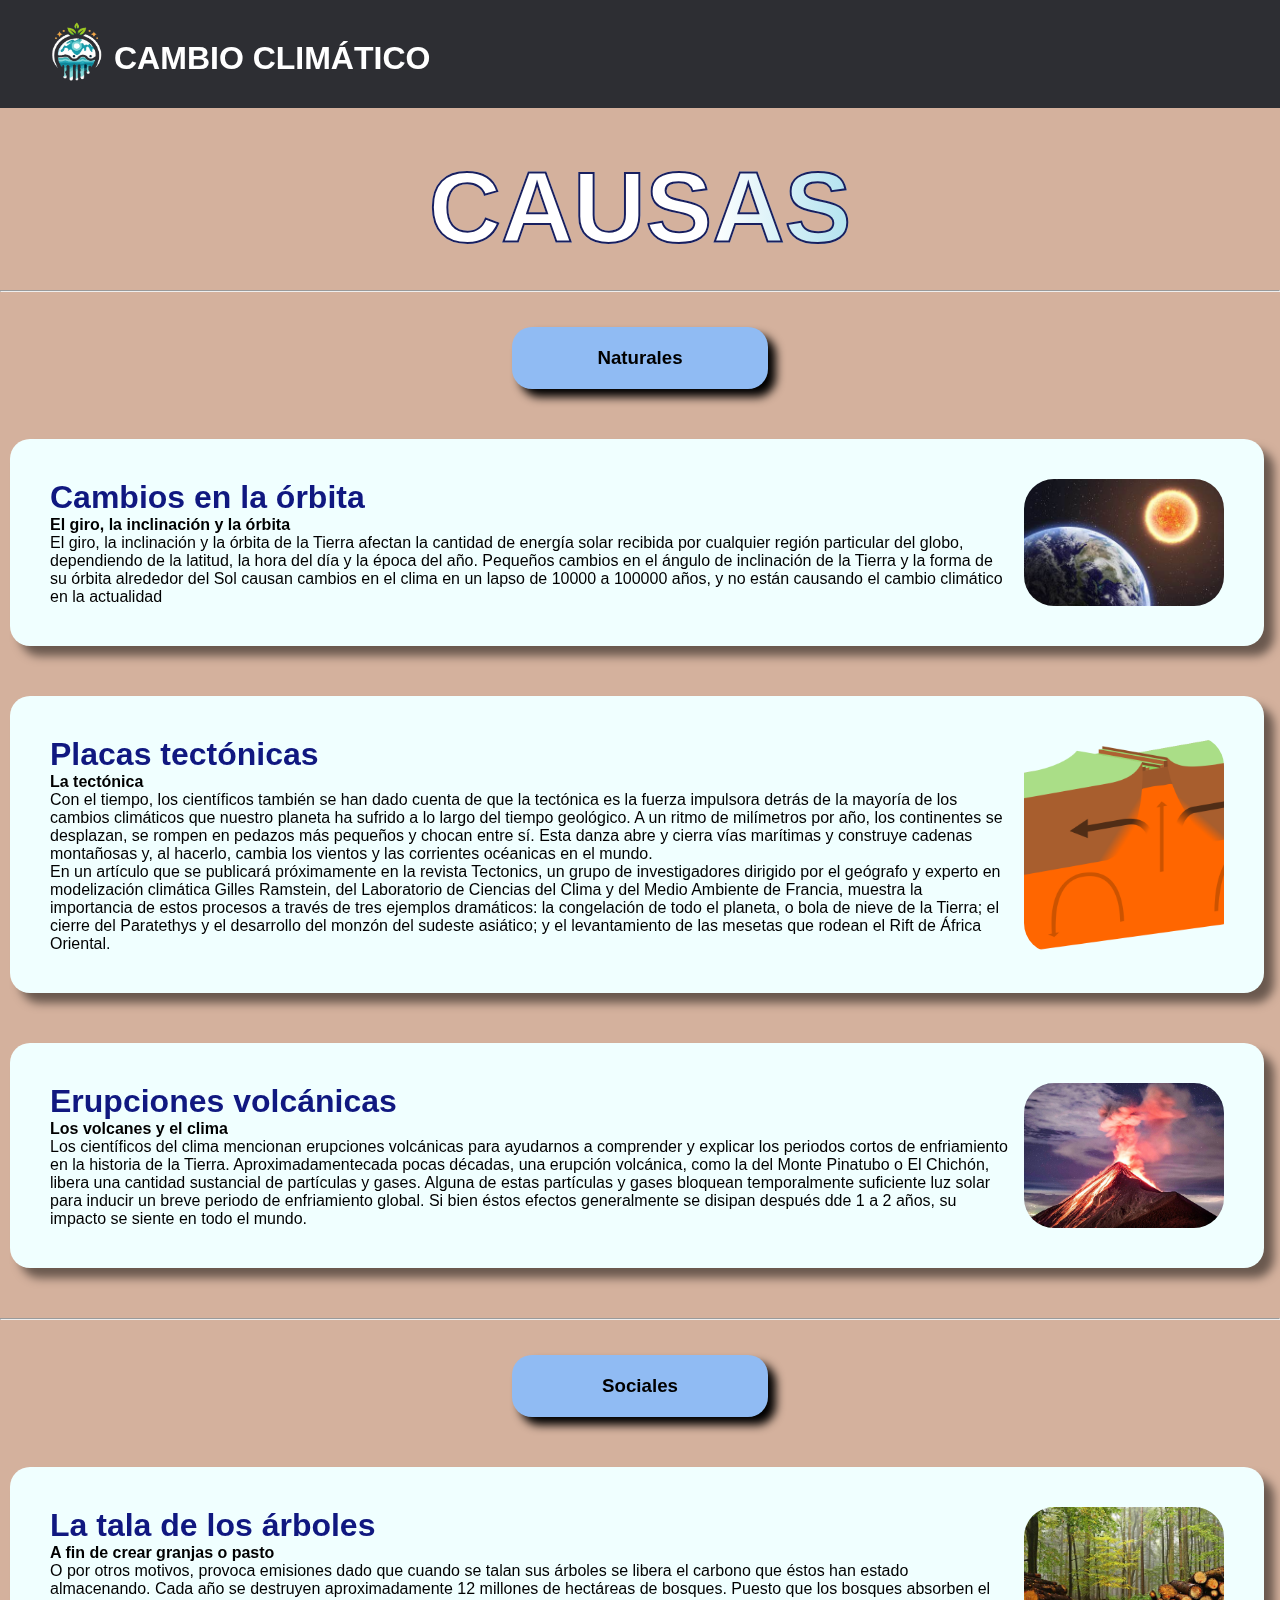
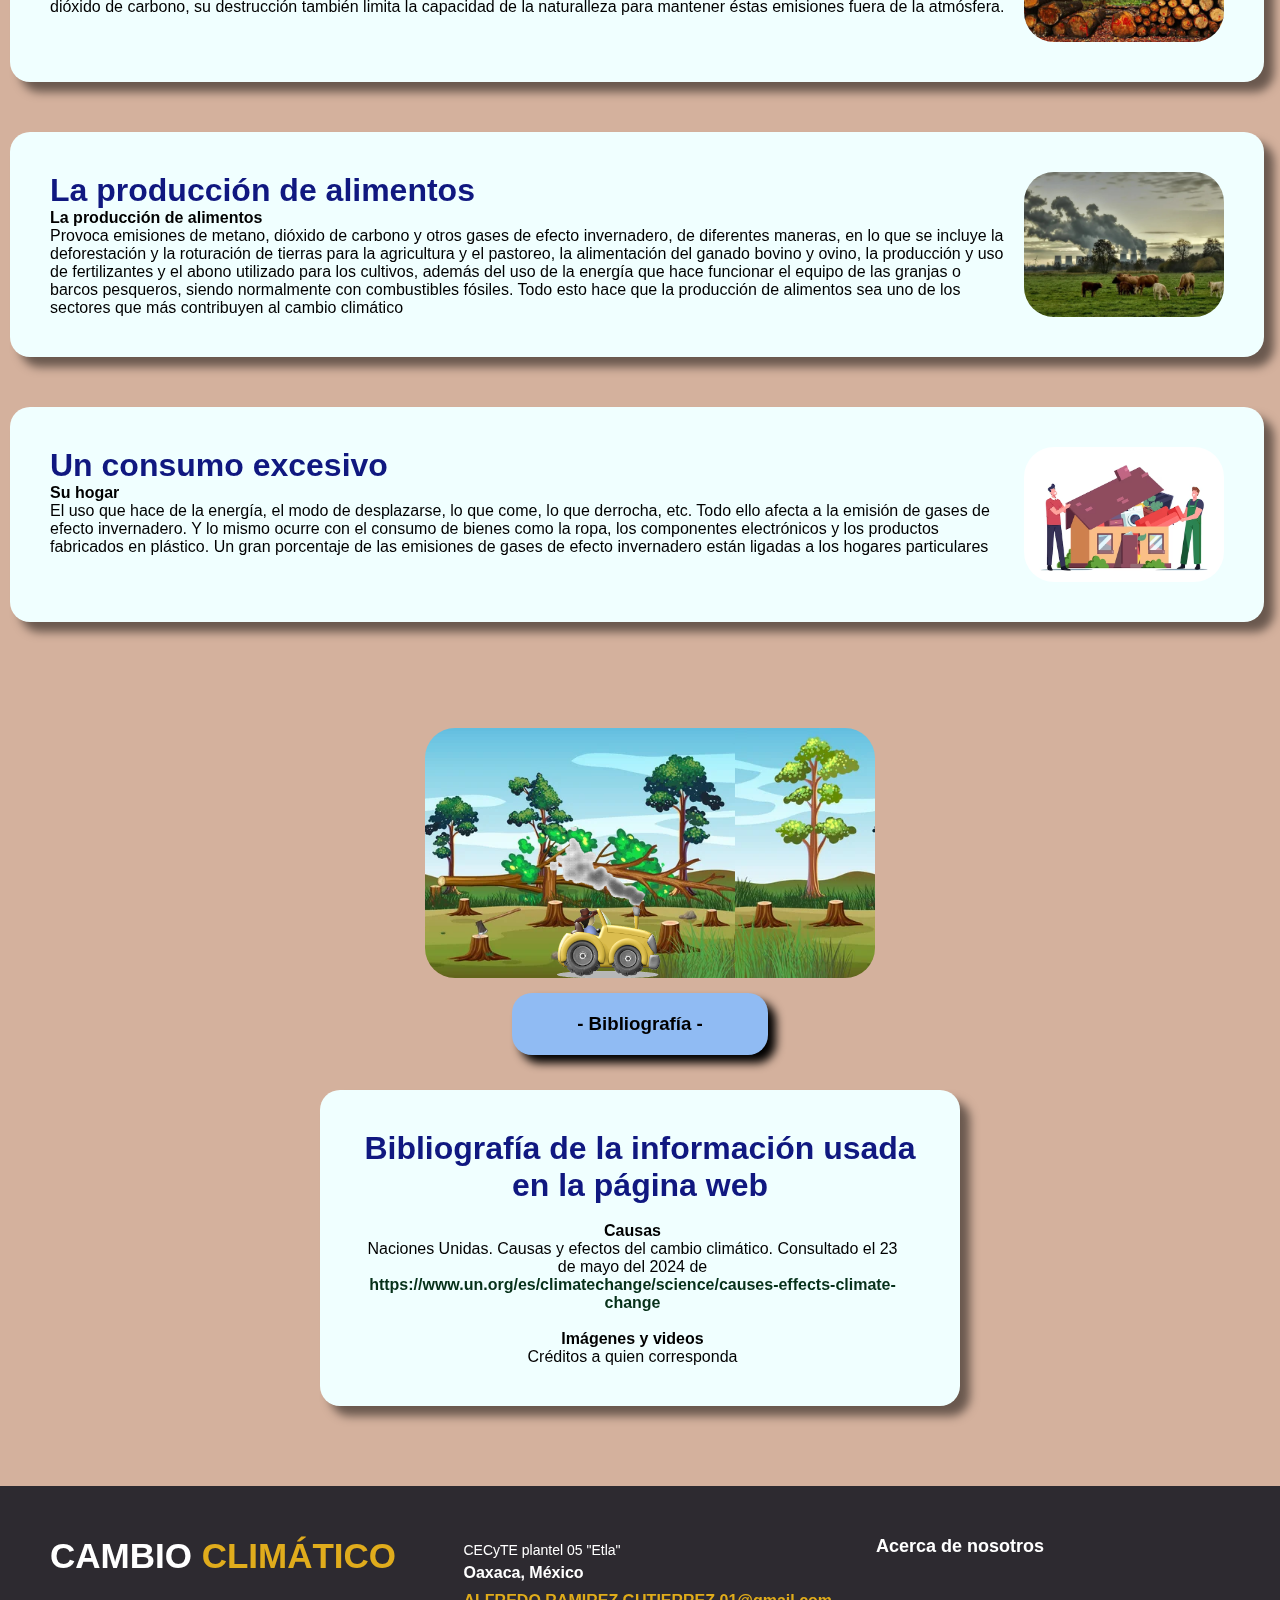
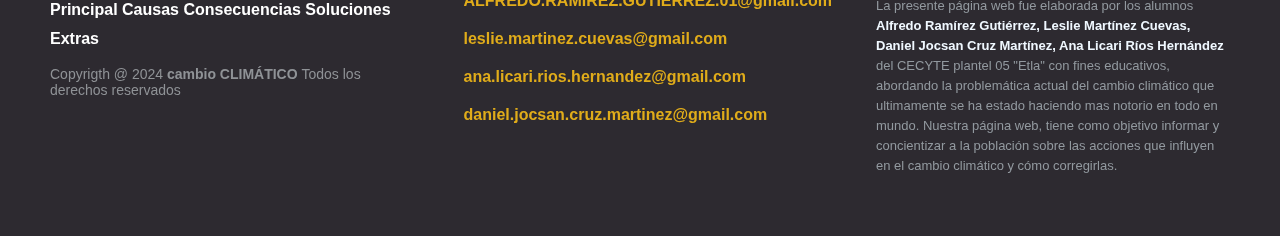
==== causas.html @ 20c9ce4d "Add files via upload" ====
<!DOCTYPE html>
<html lang="en">
<head>
    <meta charset="UTF-8">
    <meta name="viewport"
        content="width=device-width, user-scalable=no, initial-scale=1.0, maximum-scale=1.0, minimum-scale=1.0">
    <link rel="stylesheet" href="https://cdnjs.cloudflare.com/ajax/libs/font-awesome/6.2.1/css/all.min.css"
        integrity="sha512-MV7K8+y+gLIBoVD59lQIYicR65iaqukzvf/nwasF0nqhPay5w/9lJmVM2hMDcnK1OnMGCdVK+iQrJ7lzPJQd1w=="
        crossorigin="anonymous" referrerpolicy="no-referrer" />
    <title>Causas del cambio climático</title>
    <link rel="stylesheet" href="styles/causas.css">
    <link rel="icon" href="imagenes/principal/LOGO.jpg">

    <style type="text/css">
		*{
			margin: 0px; padding: 0px;
		}
		#visor{
			position: relative; top:20px; left: 10px;
			width:450px;height: 250px; overflow: hidden;border-radius:30px;
		}
		#fondouno{
			position: absolute; top:0px; left: 0px;
		}
		#fondodos{
			position: absolute; top:0px; left: 450px;
		}
		#tractor{
			position: absolute; top:170px; left: 130px;
		}
		#humo{
			position: absolute; top:99px; left: 125px;
		}
	</style>
	<script type="text/javascript">
		window.onload=function(){
			fondo1=document.getElementById("fondouno");
			fondo2=document.getElementById("fondodos");
			//desplaza la imágen-50 milissegundos
			pararmover=setInterval(mover, 50);
			setInterval(repetir, 2250);
			//cuando alcance la primera, regresa a la posición original
		}
		desplazar=0;
		function mover(){
			desplazar-=10;
			desplazar2=desplazar+450;
			posicion=desplazar+"px";
			posicion2=desplazar2+"px";
			fondo1.style.left=posicion;
			fondo2.style.left=posicion2;
		}
		function repetir(){
			fondo1.style.left="0px";
			fondo2.style.left="450px";
			desplazar=0;
		}
	</script>
</head>
<body>
<!--contenido-->
<section class="container">
    <div class="video-container">
        <video src="videos/Deforestación.mp4" autoplay muted loop></video>
    </div>
    <div class="contenido">
        <!--header-->
<header>
    <div class="navbar">
        <table>
            <tr>
                <th><a href="principal.html"><img src="imagenes/1716008224185.png"
                            style="width: 70px;height: 70px;border-radius: 50%; margin-top: -10px;"></a></th>
                <th>
                    <div class="logo"><a href="principal.html">CAMBIO CLIMÁTICO</a></div>
                </th>
            </tr>
        </table>
        <ul class="links">
            <nav class="navegador">
                <a href="principal.html">PRINCIPAL</a>
                <a href="consecuencias.html">CONSECUENCIAS</a>
                <a href="soluciones.html">SOLUCIONES</a>
                <a href="extras.html">EXTRAS</a>
                <a href="nosotros.html">NOSOTROS</a>
                <span></span>
            </nav>
        </ul>
        <div class="toggle_btn">
            <i class="fa-solid fa-bars"></i>
        </div>
    </div>
    <!--menu desplegable para responsive header-->
    <div class="dropdown_menu">
            <li><a href="principal.html">PRINCIPAL</a></li>
            <li><a href="consecuencias.html">CONSECUENCIAS</a></li>
            <li><a href="soluciones.html">SOLUCIONES</a></li>
            <li><a href="extras.html">EXTRAS</a></li>
            <li><a href="nosotros.html">NOSOTROS</a></li>
    </div>
</header>
<script>
    const toggleBtn = document.querySelector('.toggle_btn');
    const toggleBtnIcon = document.querySelector('.toggle_btn');
    const dropDownMenu = document.querySelector('.dropdown_menu');
    toggleBtn.onclick = function () {
        dropDownMenu.classList.toggle('open')
    }
</script>
<div class="campo"><section class="cont-1">
    <h2 class="neon-text"> 
        causas
    </h2>
</section></div><hr>
<h3 class="categ">Naturales</h3>
<div class="elemento2">
    <div class="parrafo">
        <h1>Cambios en la órbita</h1>
        <p><strong>El giro, la inclinación y la órbita</strong><br>El giro, la inclinación y  
        la órbita de la Tierra afectan la cantidad de energía solar recibida por cualquier región particular del globo, dependiendo de la  
        latitud, la hora del día y la época del año. Pequeños cambios en el ángulo de inclinación de la Tierra y la forma de su órbita alrededor  
        del Sol causan cambios en el clima en un lapso de 10000 a 100000 años, y no están causando el cambio climático en la actualidad</p>
    </div>
    <img src="imagenes/causas/causa1Orbitas.jfif">
</div>
            <div class="elemento2">
                <div class="parrafo">
                    <h1>Placas tectónicas</h1>
                    <p><strong>La tectónica</strong><br>Con el tiempo, los científicos también se han dado cuenta de que la tectónica es la  
                    fuerza impulsora detrás de la mayoría de los cambios climáticos que nuestro planeta ha sufrido a lo largo del tiempo  
                    geológico. A un ritmo de milímetros por año, los continentes se desplazan, se rompen en pedazos más pequeños y chocan entre 
                    sí. Esta danza abre y cierra vías marítimas y construye cadenas montañosas y, al hacerlo, cambia los vientos y las corrientes 
                    océanicas en el mundo.<br>En un artículo que se publicará próximamente en la revista Tectonics, un grupo de investigadores  
                    dirigido por el geógrafo y experto en modelización climática Gilles Ramstein, del Laboratorio de Ciencias del Clima y del  
                    Medio Ambiente de Francia, muestra la importancia de estos procesos a través de tres ejemplos dramáticos: la congelación  
                    de todo el planeta, o bola de nieve de la Tierra; el cierre del Paratethys y el desarrollo del monzón del sudeste asiático;   
                    y el levantamiento de las mesetas que rodean el Rift de África Oriental.</p>
                </div>
                <img src="imagenes/causas/causa2Placas.png" id="placa">
            </div>
            <div class="elemento2">
                <div class="parrafo">
                    <h1>Erupciones volcánicas</h1>
                    <p><strong>Los volcanes y el clima</strong><br>Los científicos del clima mencionan erupciones volcánicas para ayudarnos a comprender y  
                        explicar los periodos cortos de enfriamiento en la historia de la Tierra. Aproximadamentecada pocas décadas, una erupción volcánica,  
                        como la del Monte Pinatubo o El Chichón, libera una cantidad sustancial de partículas y gases. Alguna de estas partículas y gases  
                        bloquean temporalmente suficiente luz solar para inducir un breve periodo de enfriamiento global.  
                        Si bien éstos efectos generalmente se disipan después dde 1 a 2 años, su impacto se siente en todo el mundo.</p>
                </div>
                <img src="imagenes/causas/causa3Volcanes.jpg" id="volcan">
            </div>
            <hr><h3 class="categ">Sociales</h3>
            <div class="elemento2">
                <div class="parrafo">
                    <h1>La tala de los árboles</h1>
                    <p><strong>A fin de crear granjas o pasto</strong><br>O por otros motivos, provoca emisiones dado que cuando se talan 
                        sus árboles se libera el carbono que éstos han estado almacenando. Cada año se destruyen aproximadamente 12 millones 
                        de hectáreas de bosques. Puesto que los bosques absorben el dióxido de carbono, su destrucción también limita la 
                        capacidad de la naturalleza para mantener éstas emisiones fuera de la atmósfera.</p>
                        
                </div>
                <img src="imagenes/causas/causa4Tala.jpg">
            </div>
            <div class="elemento2">
                <div class="parrafo">
                    <h1>La producción de alimentos</h1>
                    <p><strong>La producción de alimentos</strong><br>Provoca emisiones de metano, dióxido de carbono y otros gases de efecto 
                        invernadero, de diferentes maneras, en lo que se incluye la deforestación y la roturación de tierras para la 
                        agricultura y el pastoreo, la alimentación del ganado bovino y ovino, la producción y uso de fertilizantes y el abono 
                        utilizado para los cultivos, además del uso de la energía que hace funcionar el equipo de las granjas o barcos pesqueros, 
                        siendo normalmente con combustibles fósiles. Todo esto hace que la producción de alimentos sea uno de los sectores que más 
                        contribuyen al cambio climático</p>
                </div>
                <img src="imagenes/causas/causa5P_alim.jpg">
            </div>
            <div class="elemento2">
                <div class="parrafo">
                    <h1>Un consumo excesivo</h1>
                    <p><strong>Su hogar</strong><br>El uso que hace de la energía, el modo de desplazarse, lo que come, lo que derrocha,  
                        etc. Todo ello afecta a la emisión de gases de efecto invernadero. Y lo mismo ocurre con el consumo de bienes como  
                        la ropa, los componentes electrónicos y los productos fabricados en plástico. Un gran porcentaje de las emisiones  
                        de gases de efecto invernadero están ligadas a los hogares particulares</p>
                </div>
                <img src="imagenes/causas/causa6Hogar.avif">
            </div>
            <br><br>
           <center>
             <div id="visor">
                <div id= "fondouno">
                    <img src="imagenes/causas/img_causas/fondo.jpg" width="450" alt="fondo1">
                </div>
                <div id="fondodos">
                    <img src="imagenes/causas/img_causas/fondo.jpg" width="450" alt="fondo2">
                </div>
                <div id="tractor">
                    <img src="imagenes/causas/img_causas/Tractor.webp" width="110" alt="tractor">
                </div>
                <div id="humo">
                    <img src="imagenes/causas/img_causas/humo.gif" alt="humo" width="100">
                </div>
            </div>
        </center>
        <h3 class="categ">- Bibliografía -</h3>
        <div class="elemento2" id="biblio"> 
            <div class="parrafo">
              <center>
                <h1>Bibliografía de la información usada en la página web</h1><br>
                <p><strong>Causas</strong><br>
                <p>Naciones Unidas. Causas y efectos del cambio climático. Consultado el 23 de mayo del 2024 de 
                    <a href="https://www.un.org/es/climatechange/science/causes-effects-climate-change"><strong>
                        https://www.un.org/es/climatechange/science/causes-effects-climate-change</strong></a></p><br>
                <p><strong>Imágenes y videos</strong><br>
                    <p>Créditos a quien corresponda</p>
            </center>
            </div>
        </div>
        <!--pie de página responsive-->
<footer class="footer-distributed">
    <div class="footer-left">
        <h3>CAMBIO <span>CLIMÁTICO</span></h3>
        <p class="footer-links">
            <a href="principal.html">Principal</a>
            <a href="causas.html">Causas</a>
            <a href="consecuencias.html">Consecuencias</a>
            <a href="soluciones.html">Soluciones</a>
            <a href="extras.html">Extras</a>
        </p>
        <p class="footer-company-name">Copyrigth @ 2024 <strong>cambio CLIMÁTICO </strong>Todos los derechos reservados</p>
    </div>
    <div class="footer-center">
        <div>
            <i class="fa fa-map-marker"></i>
            <p><span>CECyTE plantel 05 "Etla"</span> Oaxaca, México</p>
        </div>
        <div>
            <i class="fa fa-envelope"></i>
            <p><a href="mailto: ALFREDO.RAMIREZ.GUTIERREZ.01@gmail.com" id="alfre"> ALFREDO.RAMIREZ.GUTIERREZ.01@gmail.com</a></p>
        </div>
        <div>
            <i class="fa fa-envelope"></i>
            <p><a href="mailto: leslie.martinez.cuevas@gmail.com"> leslie.martinez.cuevas@gmail.com</a></p>
        </div>
        <div>
            <i class="fa fa-envelope"></i>
            <p><a href="mailto: ana.licari.rios.hernandez@gmail.com"> ana.licari.rios.hernandez@gmail.com</a></p>
        </div>
        <div>
            <i class="fa fa-envelope"></i>
            <p><a href="mailto: daniel.jocsan.cruz.martinez@gmail.com"> daniel.jocsan.cruz.martinez@gmail.com</a></p>
        </div>
    </div>
    <div class="footer-right">
        <p class="footer-company-about">
            <span>Acerca de nosotros</span><br>
            La presente página web fue elaborada por los alumnos <strong style="color: aliceblue;">Alfredo Ramírez Gutiérrez, 
                Leslie Martínez Cuevas, Daniel Jocsan Cruz Martínez, Ana Licari Ríos Hernández</strong> del CECYTE plantel 05 "Etla" 
                con fines educativos, abordando la problemática actual del cambio climático que ultimamente se ha estado haciendo mas 
                notorio en todo en mundo. Nuestra página web, tiene como objetivo informar y concientizar a la población sobre las acciones 
                que influyen en el cambio climático y cómo corregirlas.</p>
    </div>
</footer>
    </div> 
</section>
    </main>
</body>
</html>
---- styles/causas.css ----
*{
   margin: 0;
   padding: 0;
   box-sizing: border-box;
   font-family: 'Open Sans', sans-serif;
}

body{
   height: 100vh;
   background: rgba(165, 92, 50, 0.479); 
   
}

li{
   list-style: none;
}

a{
   text-decoration: none;
   color: #ffffff;
   font-size: 1rem;
}


a:hover{
   color: #e0ac1c;
}

/*header*/
header {
   position: relative;
   padding: 1.5rem 2.5rem;
   background: #2d2e33;/*#abbcb6*/
   margin-bottom: 2rem;
}


.navbar{
   width: 100%;
   height: 60px;
   max-width: 1200px;
   margin: 0 auto;
   display: flex;
   justify-content: space-between;
}

.navbar .logo a{
   font-size: 2.5rem;
   font-weight: bold;
}



.navbar .toggle_btn{
   color: #f51d1d;
   font-size: 1.5rem;
   cursor: pointer;
   display: none;
}


/*menú desplegable para header responsive*/
.dropdown_menu{
   display: none;
   position: absolute;
   right: 2rem;
   top: 110px;
   height: 0;
   width: 300px;
   background: rgba(14, 158, 158, 0.452);
   backdrop-filter: blur(15px);
   border-radius: 10px;
   overflow: hidden;
   transition: height 0.2s cubic-bezier(0.175, 0.885, 0.32, 1.275);
}

.dropdown_menu.open{
   height: 210px;
   width: 90%;
}
.dropdown_menu li{
   padding: 0.7rem;
   display: flex;
   align-items: center;
   justify-content: center;
}
/* responsive header*/
@media(max-width: 1500px){
   .navbar .links{
       display: none;
   }

   .navbar .toggle_btn{
       display: block;
   }

   .dropdown_menu{
       display: block;
   }
}

@media(max-width: 576px){
   .dropdown_menu{
       left: 2rem;
       width: unset;
   }
}
/*para el menu*/
nav{
   position: relative;
   width: 700px;
   height: 45px;
   background: #2d2e33;/*#abbcb6*/
   border-radius: 8px;
   display: flex;
   justify-content: center;
   align-items: center;
   right:-130px;/*distancia del menú del lado derecho*/
}
nav a{
   position: relative;
   display: inline-block;
   font-size: 1em;
   font-weight: 500;
   color:#fff;
   text-decoration: none;
   padding: 0 23px;
   z-index: 1;

}

nav a:hover{
  font: bold 11px;
  color:#fcfcfc;
}

nav span{
   position: absolute;
   top: 0;
   left: 0;
   width: 120px;
   height: 100%;
   background: linear-gradient(45deg,#093079,#3ecab3);
   border-radius: 8px;
   transition: .5s;
   left: 0;
}

nav a:nth-child(1):hover~span{
   left: 0;

}
nav a:nth-child(2):hover~span{
   left: 132px;
   width: 172px;
}
nav a:nth-child(3):hover~span{
   left: 310px;
   width: 150px;
}
nav a:nth-child(4):hover~span{
   left: 460px;
   width: 100px;
}
nav a:nth-child(5):hover~span{
   left: 583px;
   width: 110px;
}
 /*para el subtema "NATURALES"*/
 .LogoNaturales{
   width: 180px;
   height: 150px;
   padding: 30px;
}
.subNaturales{
   display: flex;
   justify-content: left;
}
.text{
   margin-left: 30px;
}
/*para el subtema "SOCIALES"*/
.LogoSociales{
   width: 10px;
   height: 150px;
   padding: 30px;
}
.subSociales{
   display: flex;
   justify-content: right;
}
.text{
   margin-right: 30px;
}

 /*pie de pagina*/
 footer{
   display: flex;
   flex-wrap: wrap;
   margin-top: -60px;
   background-color: #2d2e33;
   padding: 60px 10%;
   justify-content: space-between;
}

ul{
   list-style: none;

}

.footer-col{
   width: 25%;
  
}

.footer-col h4{
   position: relative;
   margin-bottom: 30px;
   font-weight: 400;
   font-size: 15px;
   color: #f1bc0d;
   text-transform: capitalize;

}

.footer-col h4::before{
   content: '';
   position: absolute;
   left: 0;
   bottom: -6px;
   background-color: #27c0ac;
   height: 2px;
   width: 40px;
}

ul li:not(:last-child){
   margin-bottom: 8px;
}

ul li a{
   display: block;
   font-size: 10px;
   text-transform: capitalize;
   color: #bdb6b6;
   text-decoration: none;
   transition: 0.4s;
}

ul li a:hover{
   color: white;
   padding-left: 2px;

}

ul li p{
   font-size: 30px;
   display: block;
   font-size: 10px;
   text-transform: capitalize;
   color: #bdb6b6;
   text-decoration: none;
   transition: 0.5s;
}

ul li p:hover{
   color: rgb(37, 223, 236);
   padding-left: 2px;
}






 /*PIE DE PÁGINA RESPONSIVE*/
 footer {
   display: flex;
   flex-wrap: wrap;
   margin-top: -60px;
   background-color: #2d2e33;
   padding: 60px 10%;
   justify-content: space-between;

  
   bottom: 0;
}

/*medias    */
@media (max-height:800px) {
   footer {
       position: static;
   }
}

.footer-distributed {
   background-color: #2d2a30;
   box-sizing: border-box;
   width: 100%;
   text-align: left;
   font: bold 16px sans-serif;
   padding: 50px 50px 60px 50px;
   margin-top: 80px;
}

.footer-distributed .footer-left, .footer-distributed .footer-center, .footer-distributed .footer-right {
   display: inline-block;
   vertical-align: top;
}

.footer-distributed .footer-left {
   width: 30%;
}

.footer-distributed h3 {
   color: #ffff;
   font-size: 35px;
   margin: 0;
}

.footer-distributed h3 span {
   color: #e0ac1c;
}

.footer-distributed .footer-links {
   color: #fff;
   margin: 20px 0 12px;

}

.footer-distributed .footer-links a {
   display: inline-block;
   line-height: 1.8;
   text-decoration: none;
   color: inherit;
}

.footer-distributed .footer-company-name {
   color: #8f9296;
   font-size: 14px;
   font-weight: normal;
   margin: 0;
}

.footer-distributed .footer-center {
   width: 35%;
}

.footer-distributed .footer-center i {
   background-color: #33383b;
   color: #ffff;
   font-size: 25px;
   width: 38px;
   height: 38px;
   border-radius: 50%;
   text-align: center;
   line-height: 42px;
   margin: 10px 15px;
   vertical-align: middle;
}

.footer-distributed .footer-center i.fa-envelope {
   font-size: 17px;
   line-height: 38px;
}

.footer-distributed .footer-center p {
   display: inline-block;
   color: #ffff;
   vertical-align: middle;
   margin: 0;
}

.footer-distributed .footer-center p span {
   display: block;
   font-weight: normal;
   font-size: 14px;
   line-height: 2;
}

.footer-distributed .footer-center p a {
   color: #e0ac1a;
   text-decoration: none;
}

.footer-distributed .footer-right {
   width: 30%;
}

.footer-distributed .footer-company-about {
   line-height: 20px;
   color: #92999f;
   font-size: 13px;
   font-weight: normal;
   margin: 0;
}

.footer-distributed .footer-company-about span {
   display: block;
   color: #ffff;
   font-size: 18px;
   font-weight: bold;
   margin-bottom: 20px;
}
.footer-links a:hover {
   color: #3f71ea;
}

@keyframes moving{
   0%{
       left:-20px;
   }
   100%{
       left: 100%;
   }
}
@media(max-width:880px) {

   .footer-distributed .footer-links,
   .footer-distributed .footer-center,
   .footer-distributed .footer-right {
       display: block;
       width: 100%;
       margin-bottom: 40px;
       text-align: center;
   }

   .footer-distributed .footer-center i {
       margin-left: 0;
   }
}
/*contenido */

.categ{
   display: flex;
   justify-content: center;
   padding: 20px;
   width: 20%;
   margin: 35px auto;
   background: #90bbf3;
   border-radius: 20px;
   box-shadow: 8px 8px 10px #000000;
}

.elemento2{
   background-color:  azure;/*rgb(40,38,38)*/
   display: flex;
   justify-content: space-between;
   padding: 40px;
   width: 98%;
   margin: 50px auto;
  
   border-radius: 20px;
   box-shadow: 10px 10px 10px rgba(0, 0, 0, .5);

   margin-left: 10px;
   margin-right: 10px;
}
.elemento2:hover{
   background-color: rgb(197, 235, 250);/*rgb(4, 49, 14)*/

}
.elemento2 img{
   width: 200px;
   border-radius: 30px;
   /*border:  dashed 3px white;dashed para contorno de lineas puntedadas*/
   object-fit: cover;
   /*box-shadow: 5px 5px 6px #e0ac1c;*/
   transition: 2s;
}
/*hover para acercar imagen*/
.elemento2 img:hover{
   transform: scale(1.4);
   transition: 2s;
}
/*fin del hover para acercar imagen*/
.elemento2 h1{
   margin: 0;
   color: rgb(16, 24, 128);
}
.elemento2 p{
   color: rgb(0, 0, 0);/*antiquewhite*/
   margin-right: 15px;
}


 /*para video de fondo*/
 .container{
   position: relative;
   height: 100vh;
}
.video-container{
   position: fixed;/*si genera problemas pasarlo a absolute*/
   top: 0;
   left: 0;
   z-index: -5;
   width: 100%;
   height: 100%;
   overflow: hidden;
}
.video-container video{
   opacity: 500;
   position: relative;
   top: 50%;
   left: 50%;
   object-fit: cover;
   width: 100%;
   height: 100%;
   transform: translate(-50%,-50%);
}


/*segundo diseño del titulo*/

.neon-text{
   text-transform: uppercase;
   font-size: 5em;
   cursor: pointer;
   transition: 2.5s linear;
   color: transparent;
   -webkit-text-stroke: 2px rgb(24, 31, 95);
   background-image: linear-gradient(to left, rgb(36, 161, 192), rgb(100, 198, 223), white, rgb(255, 255, 255));
   background-size: 200%;
   -webkit-background-clip: text;
   animation: move 30s linear infinite;
}

@keyframes move{
   100%{
       background-position: 2000px 0;
   }
}

.neon-text:hover{
   color: rgb(0, 255, 234);
   text-shadow: 0 0 10px rgba(0, 195, 255, 0.5),
               0 0 20px rgba(0, 195, 255, 0.5),
               0 0 40px rgba(0, 195, 255, 0.5),
               0 0 80px rgba(0, 195, 255, 0.5),
               0 0 160px rgba(0, 195, 255, 0.5),
               0 0 320px rgba(0, 195, 255, 0.5),
               ;
}

.campo{
  font-size: 20px;
  display: flex;
  justify-content: center;
  padding: 10px;
  width: 40%;
  margin: 15px auto;

  border-radius: 20px;
  
  color: white;
}
 /*bibliografía*/
 #biblio{
   margin: auto;
   width: 50%;
   align-items: center;
 }
 #biblio a{
   color: #063019;
 }
 #biblio a:hover{
   color: #0329ff;
 }

 /*diseño responsive*/
 /*computadora*/
@media(min-width:1200px){
   .navbar .logo a{
      margin-right: 1rem;
       color: white;
       font-size: 2rem;
       font-weight: bold;
   }
}
 /*laptops*/

@media(max-width:1200px){
   .navbar .logo a{
      margin-right: 1rem;
       color: white;
       font-size: 3rem;
       font-weight: bold;
   }
   #placa{
   
      max-height: 150px;
      
      transition: 2s;
    }
    .categ{
      width: 48%;
      margin: 35px auto;
 }
    #biblio{
      padding: 1.2rem;
      width: 96%;
      margin: 0 auto;
      display: flex;
      justify-content: space-between;
   }

}
 
/*tablets hasta 768*/
@media(max-width:768px){
   .navbar .logo a{
      margin-right: 1rem;
       color: white;
       font-size: 2rem;
       font-weight: bold;
   }
   .campo{
      font-size: 19px;
   }
   .categ{
      width: 48%;
      margin: 35px auto;
 }
 #biblio{

   padding: 1.2rem;
   width: 96%;
   margin: 10px auto;
   display: flex;
   justify-content: space-between;
}
#biblio .parrafo{
   font-size: small;
   
 }
 #biblio a{
   font-size: small;
 }
 #biblio a:hover{
   color: #0329ff;
 }
 #placa{
   
   max-height: 140px;
   
   transition: 2s;
 }
}




/*celulares hasta 600*/
@media(max-width:600px){
   .navbar .logo a{
      margin-right: 1rem;
       color: white;
       font-size: 1.1rem;
       font-weight: bold;
   }
   .campo{
      font-size: 12px;
   }
   .categ{
      width: 45%;
      margin: 35px auto;
 }
 .elemento2{
   padding: 20px;
   width: 98%;
   margin: 50px auto;
  
   border-radius: 20px;
   box-shadow: 10px 10px 10px rgba(0, 0, 0, .5);

 }

 #volcan{
  margin-left: -35px;
  
  border-radius: 30px;
  max-width: 170px;
   max-height: 170px;
 }
  .elemento2 img{
   max-width: 180px;
   max-height: 180px;
   border-radius: 30px;
   /*border:  dashed 3px white;dashed para contorno de lineas puntedadas*/
   object-fit: cover;
   /*box-shadow: 5px 5px 6px #e0ac1c;*/
   
}
/*hover para acercar imagen*/
.elemento2 img:hover{
   transform: scale(1.0);
   transition: 2s;
}
#visor{
   max-width: 300px;
}
#alfre{
   font-size: 13px;
}
#biblio{
   padding: 1.2rem;
   width: 96%;
   margin: 0 auto;
   display: flex;
   justify-content: space-between;
}
#biblio .parrafo{
   font-size: small;
   
 }
 #biblio a{
   font-size: small;
 }
 #biblio a:hover{
   color: #0329ff;
 }

}
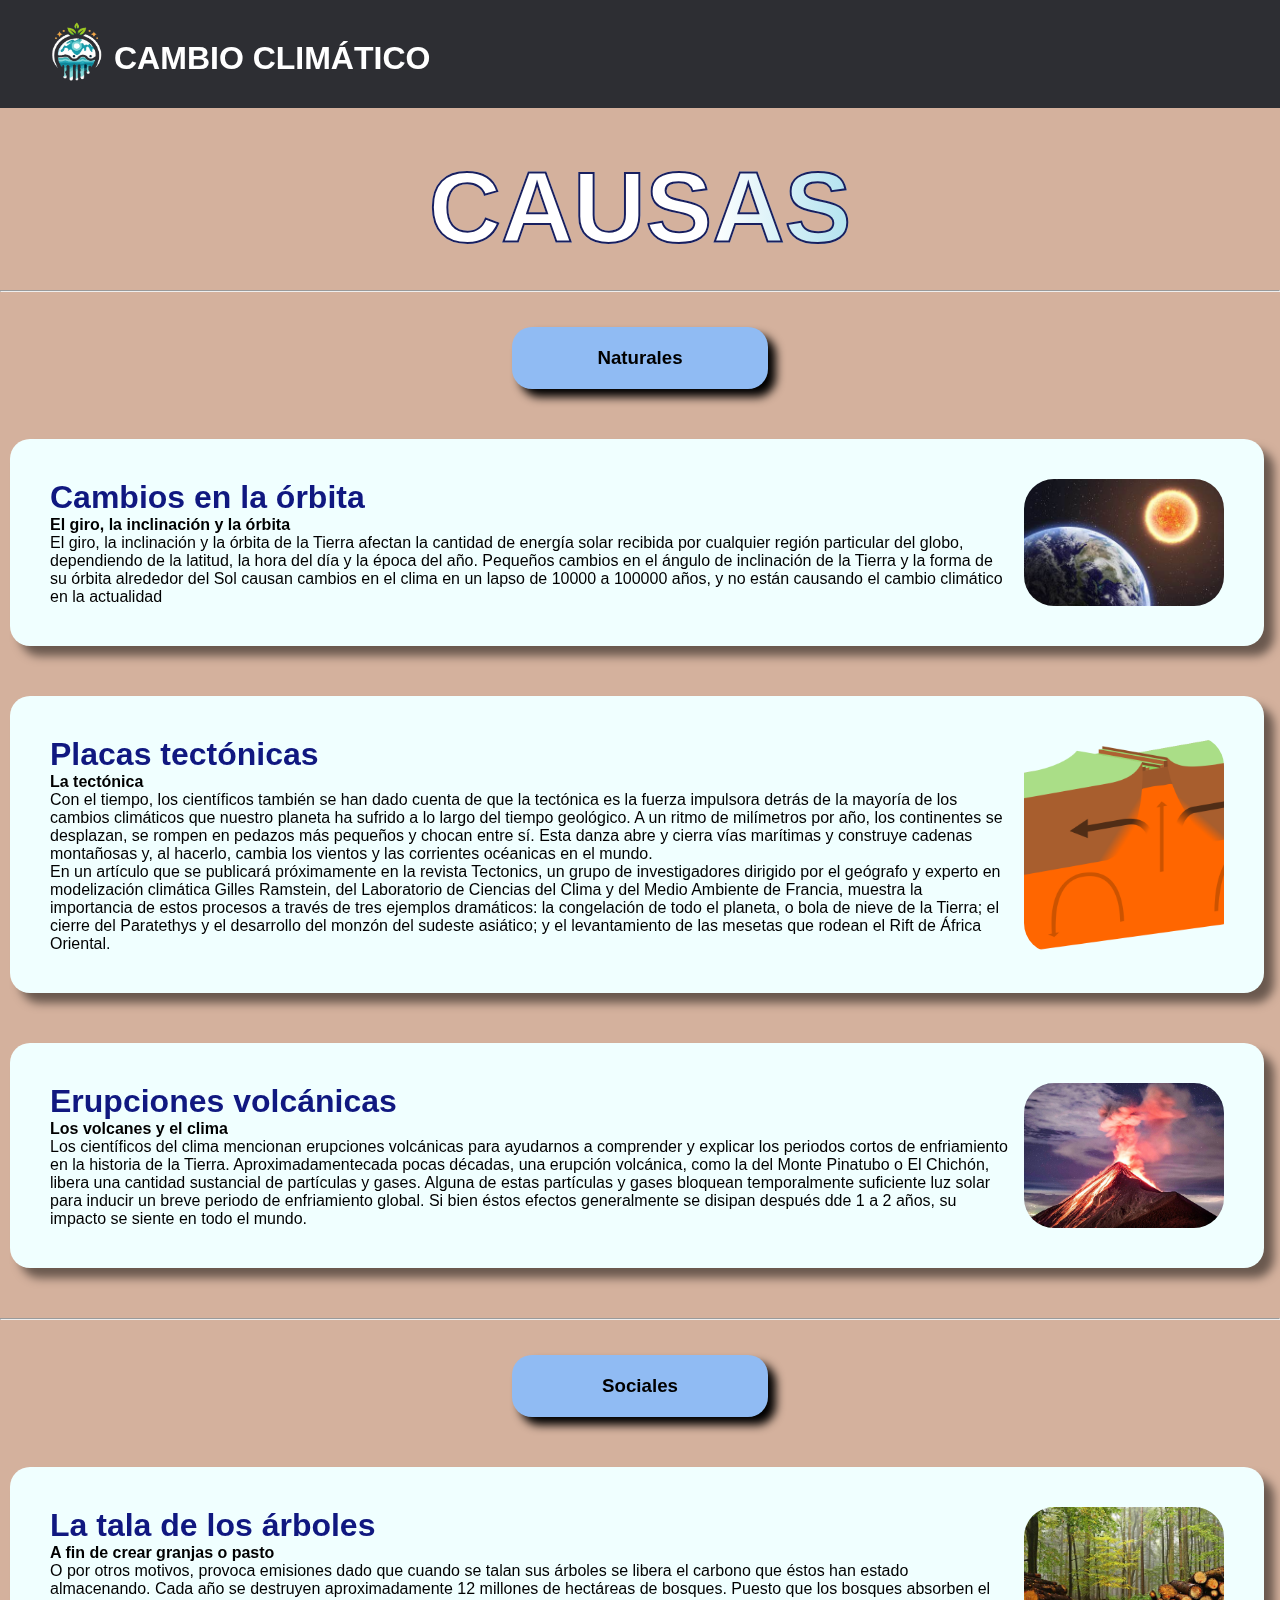
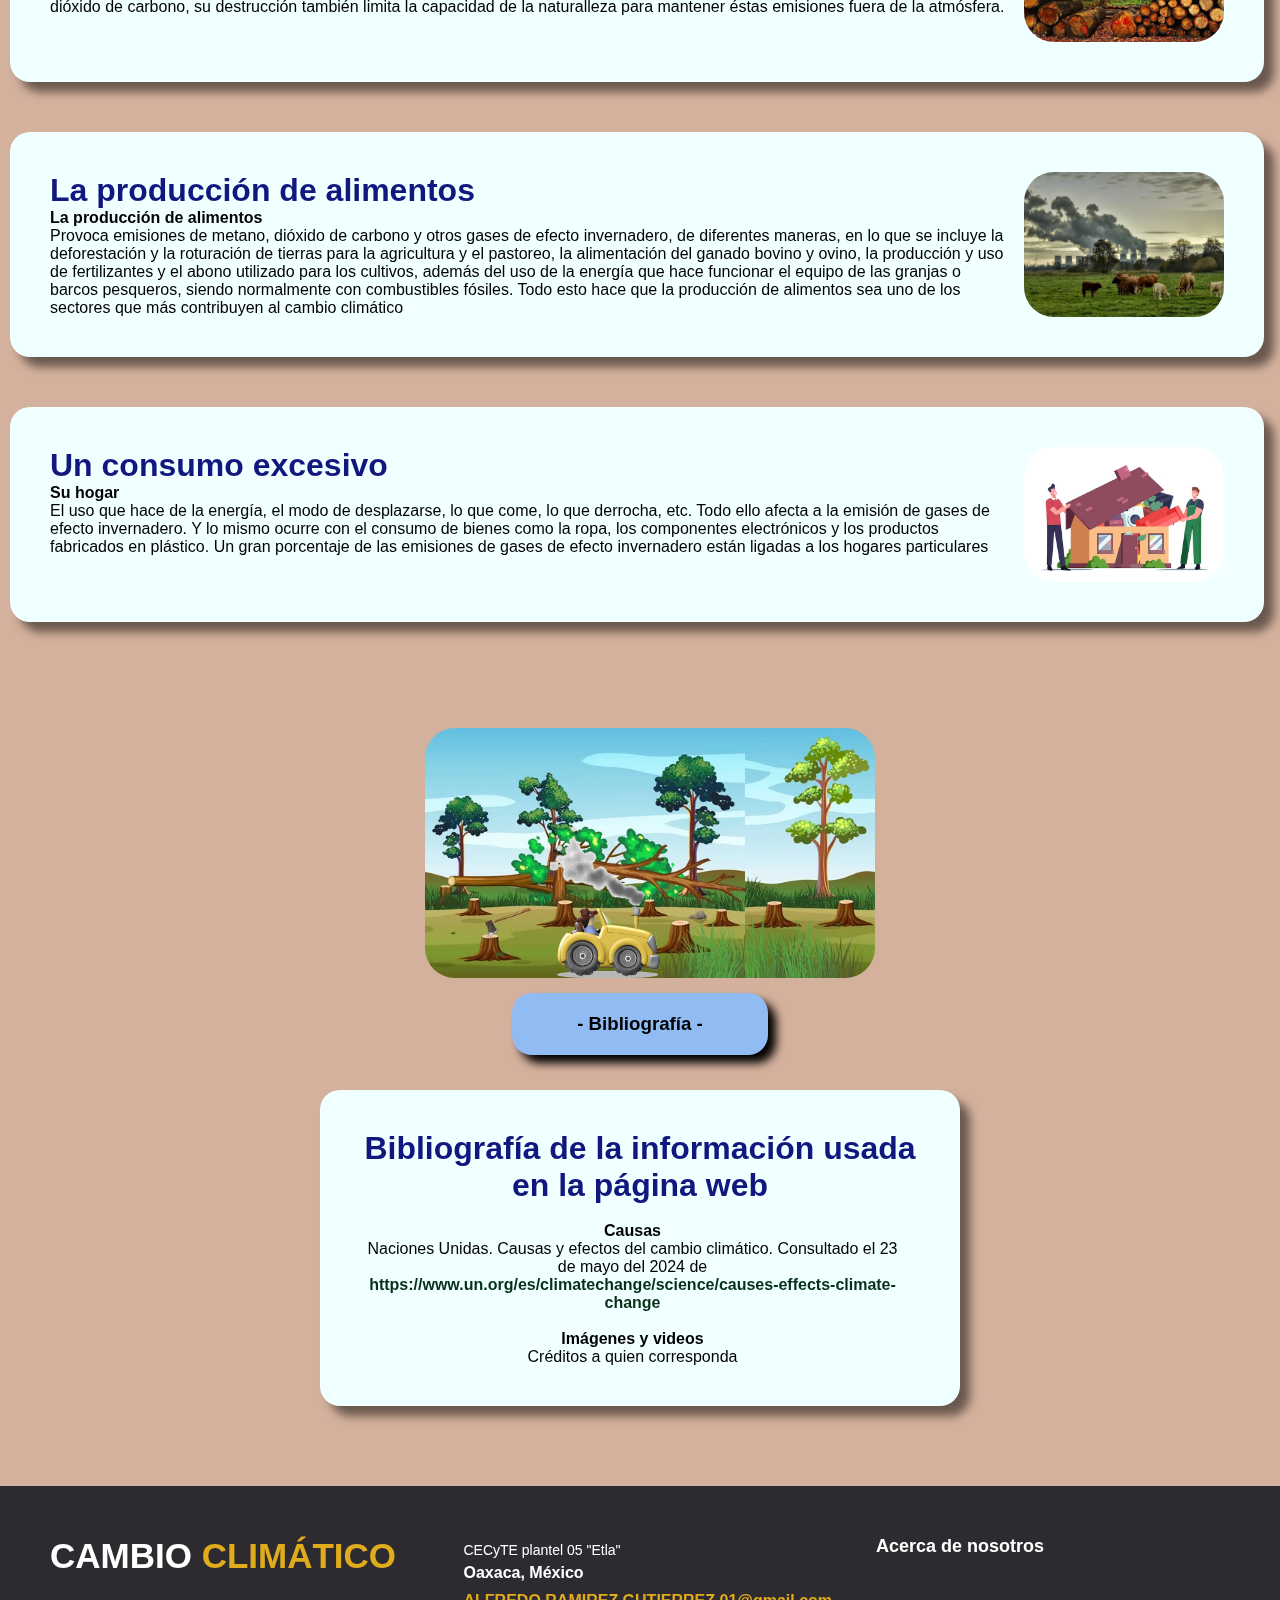
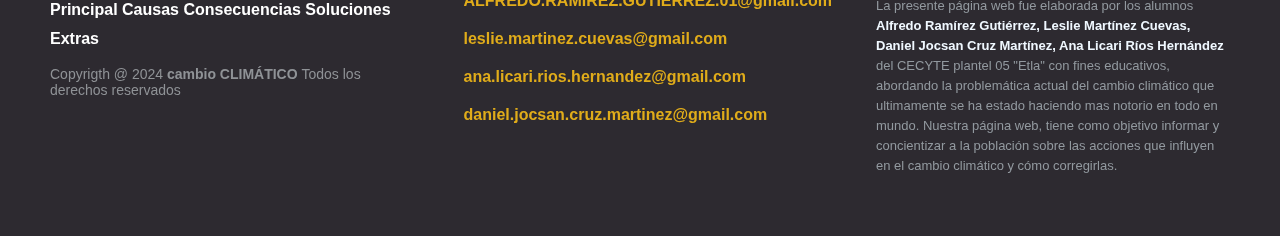
==== commit 8f7dc181: "Update causas.html" ====
--- a/causas.html
+++ b/causas.html
@@ -263,4 +263,4 @@
 </section>
     </main>
 </body>
-</html>+</html>
